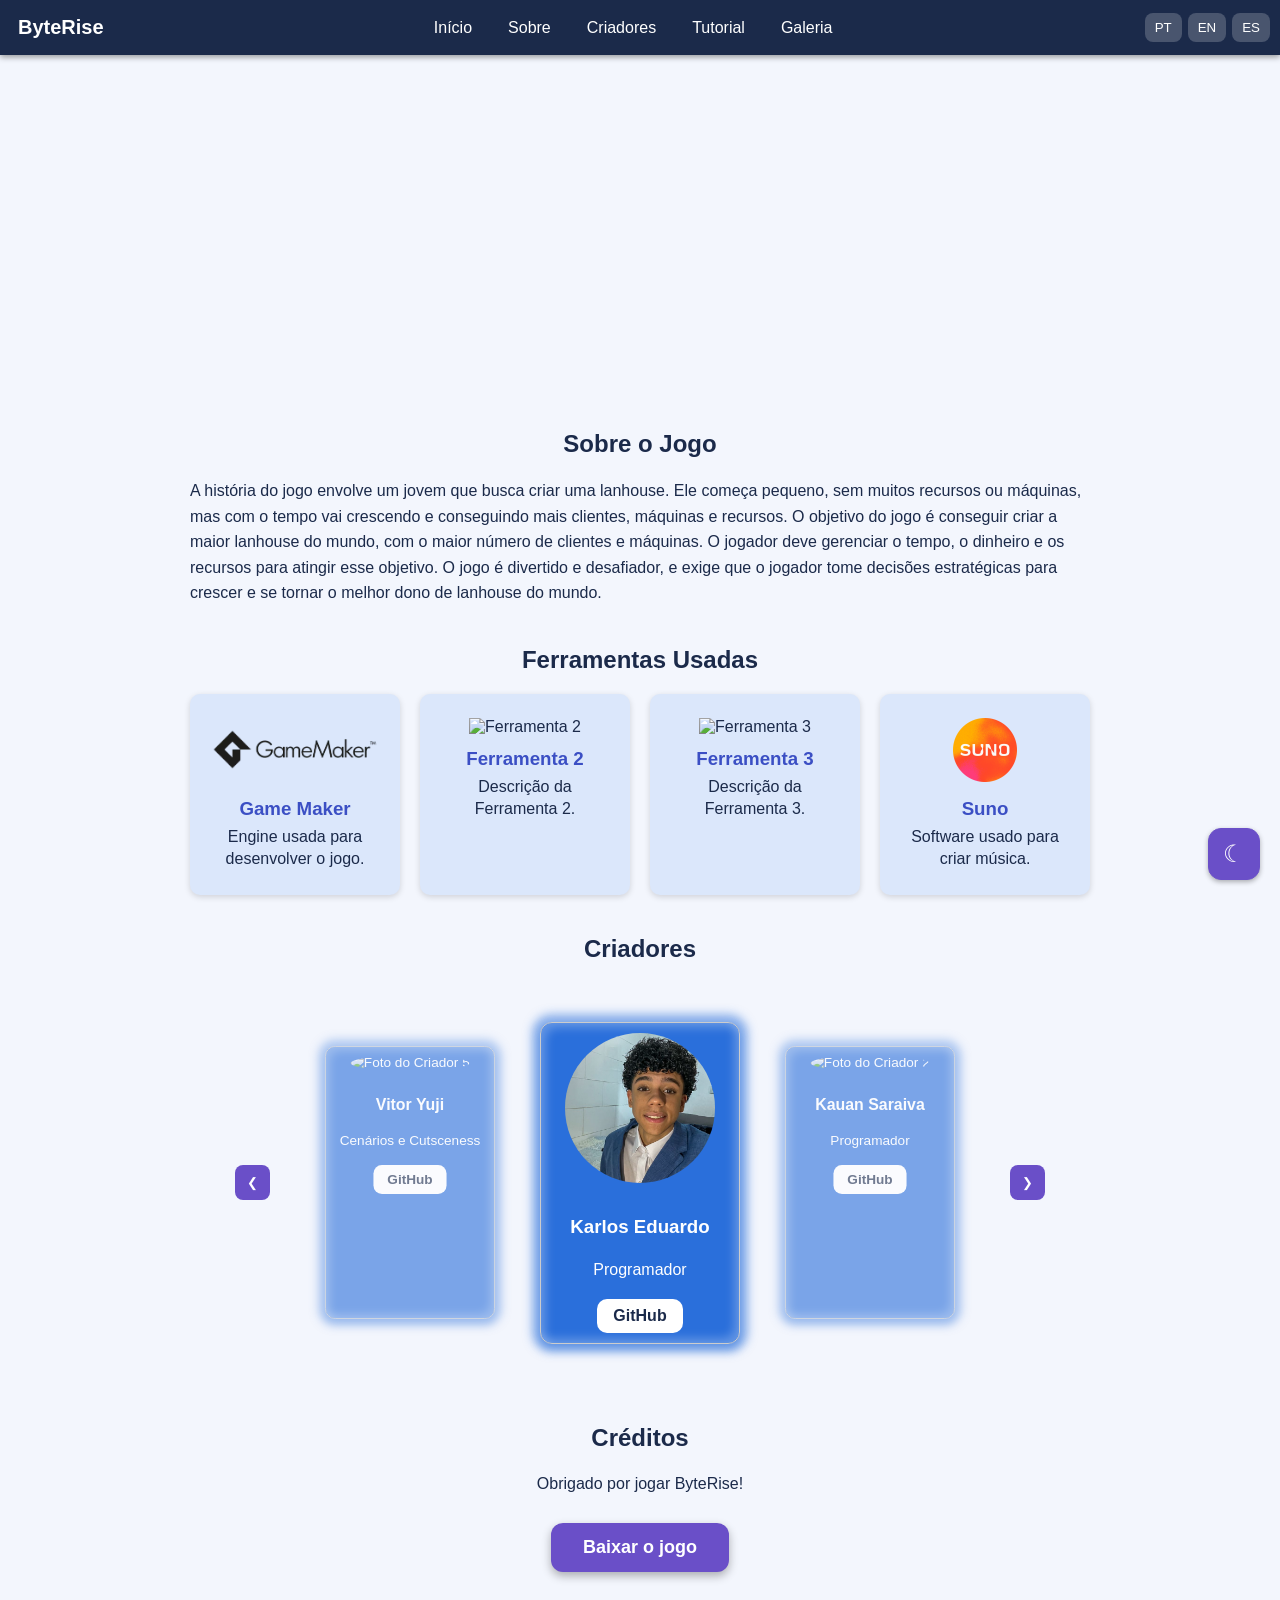
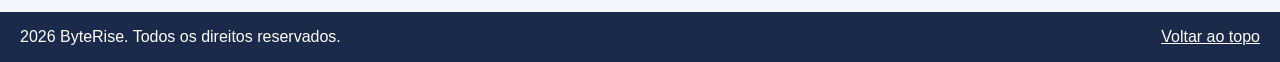
==== index.HTML @ f71397a7 "first commit" ====
<!doctype html>
<html lang="pt-BR">

<head>
    <meta charset="UTF-8">
    <meta name="viewport" content="width=device-width, initial-scale=1.0">
    <link rel="stylesheet" href="style.css">
    <link rel="icon" type="image/png" href="favicon.png">
    <title>ByteRise</title>
</head>

<body class="body">
    <nav>
        <div class="navbar">
            <a href="#" class="logo">ByteRise</a>
            <div class="nav-links">
                <a href="#" data-i18n="nav_inicio">Início</a>
                <a href="#sobre" data-i18n="nav_sobre" class="">Sobre</a>
                <a href="#criadores" data-i18n="nav_criadores" class="">Criadores</a>
                <a href="tutorial.html" data-i18n="nav_tutorial" class="">Tutorial</a>
                <a href="galeria.html" data-i18n="nav_galeria" class="">Galeria</a>
            </div>
            <div class="lang">
                <button data-lang="pt">PT</button>
                <button data-lang="en">EN</button>
                <button data-lang="es">ES</button>
            </div>
        </div>
    </nav>

    <!-- parte do video -->
    <main>
        <div class="container-video">
            <iframe class="video" src="https://www.youtube.com/embed/dQw4w9WgXcQ" allowfullscreen></iframe>
        </div>

        <!-- sobre o jogo -->
        <section id="sobre">
            <h2 data-i18n="titulo_sobre">Sobre o Jogo</h2>
            <p data-i18n="desc_sobre">
                A história do jogo envolve um jovem que busca criar um lanhouse. ele começa pequeno sem muitos recursos
                ou maquinas,
                mas com o tempo ele vai crescendo e conseguindo mais clientes, maquinas e recursos. O objetivo do jogo é
                conseguir
                criar a maior lanhouse do mundo, com o maior numero de clientes e maquinas.
                O jogador deve gerenciar o tempo, dinheiro e recursos para conseguir atingir esse objetivo.
                O jogo é divertido e desafiador, e exige que o jogador tome decisões estratégicas para conseguir crescer
                e se tornar o melhor dono de lanhouse do mundo.
            </p>
        </section>

        <!-- ferramentas usadas -->
        <section id="ferramentas">
            <h2 data-i18n="titulo_ferramentas">Ferramentas Usadas</h2>
            <div class="ferramentas-grid">

                <div class="ferramenta">
                    <img alt="Game Maker" src="img/game maker.webp">
                    <h3 data-i18n="nome_ferramenta1">Game Maker</h3>
                    <p data-i18n="desc_ferramenta1">Engine usada para desenvolver o jogo.</p>
                </div>

                <div class="ferramenta">
                    <img alt="Ferramenta 2" src="ferramenta2.png">
                    <h3 data-i18n="nome_ferramenta2">Ferramenta 2</h3>
                    <p data-i18n="desc_ferramenta2">Descrição da Ferramenta 2.</p>
                </div>

                <div class="ferramenta">
                    <img alt="Ferramenta 3" src="ferramenta3.png">
                    <h3 data-i18n="nome_ferramenta3">Ferramenta 3</h3>
                    <p data-i18n="desc_ferramenta3">Descrição da Ferramenta 3.</p>
                </div>

                <div class="ferramenta">
                    <img alt="Suno" src="img/suno.png">
                    <h3 data-i18n="nome_ferramenta4">Suno</h3>
                    <p data-i18n="desc_ferramenta4">Software usado para criar música.</p>
                </div>

            </div>

        </section>

        <!-- seçao dos criadores -->
        <section id="criadores">
            <h2 data-i18n="nav_criadores">Criadores</h2>
            <div class="carousel-wrapper">

                <button id="prev" aria-label="anterior">&#10094;</button>

                <!-- inicio do carousel -->
                <div class="carousel">
                    <div class="carousel-track">

                        <!-- card do criador 1 -->
                        <div class="card">
                            <img class="img-card" alt="Foto do Criador 1" src="img/karlos.png">
                            <h3>Karlos Eduardo</h3>
                            <p data-i18n="funcao_criador1">Programador</p>
                            <a class="btn-github" href="https://github.com/Karlos024" target="_blank">GitHub</a>
                        </div>

                        <!-- card do criador 2 -->
                        <div class="card">
                            <img class="img-card" alt="Foto do Criador 2"
                                src="https://interd.net.br/wp-content/uploads/2023/06/chico_buarque_de_1966_album_capa-850x560.jpg">
                            <h3>Kauan Saraiva</h3>
                            <p data-i18n="funcao_criador2">Programador</p>
                            <a class="btn-github" href="https://github.com/Kauan0315" target="_blank">GitHub</a>
                        </div>

                        <!-- card do criador 3 -->
                        <div class="card">
                            <img class="img-card" alt="Foto do Criador 3"
                                src="https://interd.net.br/wp-content/uploads/2023/06/chico_buarque_de_1966_album_capa-850x560.jpg">
                            <h3>Lucas Franco</h3>
                            <p data-i18n="funcao_criador3">Cenários e Sprites</p>
                            <a class="btn-github" href="https://github.com/LucasFranco2712" target="_blank">GitHub</a>
                        </div>

                        <!-- card do criador 4 -->
                        <div class="card">
                            <img class="img-card" alt="Foto do Criador 4"
                                src="https://interd.net.br/wp-content/uploads/2023/06/chico_buarque_de_1966_album_capa-850x560.jpg">
                            <h3>Rafael Cavalcanti</h3>
                            <p data-i18n="funcao_criador4">Programador Web e Músicas</p>
                            <a class="btn-github" href="https://github.com/rafinha008" target="_blank">GitHub</a>
                        </div>

                        <!-- card do criador 5 -->
                        <div class="card">
                            <img class="img-card" alt="Foto do Criador 5"
                                src="https://interd.net.br/wp-content/uploads/2023/06/chico_buarque_de_1966_album_capa-850x560.jpg">
                            <h3>Vitor Yuji</h3>
                            <p data-i18n="funcao_criador5">Cenários e Cutscenes</p>
                            <a class="btn-github" href="https://github.com" target="_blank">GitHub</a>
                        </div>
                    </div>
                </div>
                <button id="next" aria-label="próximo">&#10095;</button>
            </div>
        </section>

        <!-- creditos finais -->
        <section id="creditos">
            <h2 data-i18n="titulo_creditos">Créditos</h2>
            <p data-i18n="desc_creditos">Obrigado por jogar ByteRise!</p>
            <a class="btn-download" href="downloads/ByteRise.zip" download data-i18n="btn_download">Baixar o jogo</a>
        </section>

    </main>
    <footer>
        <p data-i18n="footer_direitos">2026 ByteRise. Todos os direitos reservados.</p>
        <p class="voltar-topo"><a href="#" data-i18n="footer_voltar_topo">Voltar ao topo</a></p>
    </footer>

    <!-- troca de tema -->
    <button id="troca-tema" aria-label="Trocar tema">&#9790;</button>
    <script src="script.js"></script>
</body>

</html>
---- style.css ----
/* cores do site (trocando aqui muda o site inteiro) */
:root {
    --cor-fundo: #f3f6fd;
    --cor-texto: #1b2a4a;
    --cor-nav: #1b2a4a;
    --cor-nav-hover: #dbe7fb;
    --cor-nav-hover-texto: #1b2a4a;
    --cor-card: #2a6fdb;
    --cor-destaque: #6a4fc8;
    --cor-ferramenta-fundo: #dbe7fb;
    --cor-ferramenta-nome: #3b4fc4;
    /* roxo da logo 2, para o verde da logo 3 use #0f7d5c */
    --cor-brilho: rgba(42, 111, 219, 0.5);
    --cor-brilho-interno: rgba(255, 255, 255, 0.25);
}

/* tema escuro (so troca o valor das variaveis) */
body.dark-theme {
    --cor-fundo: #0b0f1e;
    --cor-texto: #f2f4fa;
    --cor-nav: #151b30;
    --cor-nav-hover: #2a3558;
    --cor-nav-hover-texto: #ffffff;
    --cor-card: #1f4fbf;
    --cor-destaque: #2f6fed;
    --cor-ferramenta-fundo: #1b2340;
    --cor-ferramenta-nome: #8fb0ff;
    --cor-brilho: rgba(47, 111, 237, 0.55);
    --cor-brilho-interno: rgba(255, 255, 255, 0.12);
}

html {
    scroll-behavior: smooth;
    /* os titulos nao ficam escondidos atras da navbar fixa */
    scroll-padding-top: 70px;
}

.body {
    margin: 0;
    font-family: Arial, Helvetica, sans-serif;
}

body {
    background-color: var(--cor-fundo);
    color: var(--cor-texto);
    transition: background-color 0.3s, color 0.3s;
}

img,
iframe {
    max-width: 100%;
}

/* secoes */
section {
    max-width: 900px;
    margin: 40px auto;
    padding: 0 20px;
}

section h2 {
    text-align: center;
}

section p {
    line-height: 1.6;
}


/* navbar */
/* o sticky fica no nav e nao na .navbar, senao ela nao tem espaço pra grudar no topo */
nav {
    position: sticky;
    top: 0;
    z-index: 900;
}

.navbar {
    background-color: var(--cor-nav);
    box-shadow: 0px 2px 6px rgba(0, 0, 0, 0.4);
    display: flex;
    align-items: center;
    justify-content: space-between;
    flex-wrap: wrap;
    transition: background-color 0.3s;
}

.navbar a {
    display: block;
    color: white;
    text-align: center;
    padding: 16px 18px;
    text-decoration: none;
}

.navbar a:hover {
    background-color: var(--cor-nav-hover);
    color: var(--cor-nav-hover-texto);
}

.navbar .logo {
    font-weight: 700;
    font-size: 20px;
}

.nav-links {
    display: flex;
    flex-wrap: wrap;
}

/* botoes de idioma */
.lang {
    display: flex;
    justify-content: center;
    margin-right: 10px;
    gap: 6px;
}

.lang button {
    padding: 7px 10px;
    border-radius: 8px;
    background-color: rgba(255, 255, 255, 0.2);
    color: white;
    border: none;
    cursor: pointer;
}

.lang button:hover {
    background-color: rgba(255, 255, 255, 0.4);
}


/* parte do video */
.container-video {
    display: flex;
    justify-content: center;
    margin-top: 20px;
    padding: 0 12px;
}

.video {
    width: 560px;
    max-width: 100%;
    height: auto;
    /* mantem o formato 16:9 quando a largura diminui */
    aspect-ratio: 16 / 9;
    border: none;
}


/* carosel para criadores */
/* as setas ficam dos lados do carrossel */
.carousel-wrapper {
    display: flex;
    align-items: center;
    justify-content: center;
    gap: 10px;
}

.carousel-wrapper button {
    padding: 10px 12px;
    border-radius: 8px;
    background-color: var(--cor-destaque);
    color: white;
    border: none;
    cursor: pointer;
    flex-shrink: 0;
}

.carousel-wrapper button:hover {
    filter: brightness(1.3);
}

.carousel {
    flex: 0 1 700px;
    min-width: 0;
    overflow: hidden;
    padding: 30px 10px;
    /* o dedo rola a pagina na vertical e o JS cuida de arrastar na horizontal */
    touch-action: pan-y;
}

/* todos os cards ficam empilhados na mesma celula,
   o JS so troca a classe e o css posiciona cada um */
.carousel-track {
    display: grid;
    justify-items: center;
}

/* card dos criadores */
.card {
    grid-area: 1 / 1;
    /* encolhe se a tela for muito estreita */
    width: min(200px, calc(100% - 20px));
    padding: 10px;
    margin: 10px;
    border: 1px solid #ccc;
    border-radius: 12px;
    background-color: var(--cor-card);
    color: white;
    box-shadow: 0px 4px 10px var(--cor-brilho), 0px 0px 10px 8px var(--cor-brilho),
        5px 5px 10px var(--cor-brilho-interno) inset, -5px -5px 10px var(--cor-brilho-interno) inset;
    text-align: center;
    box-sizing: border-box;
    transition: transform 0.4s ease, opacity 0.4s ease;
}

/* posicoes dos cards (o JS troca essas classes) */
.card.centro {
    transform: translateX(0) scale(1);
    opacity: 1;
    z-index: 2;
}

.card.esquerda {
    transform: translateX(-230px) scale(0.85);
    opacity: 0.6;
    z-index: 1;
}

.card.direita {
    transform: translateX(230px) scale(0.85);
    opacity: 0.6;
    z-index: 1;
}

/* os outros cards ficam invisiveis esperando a vez */
.card.oculto {
    transform: scale(0.7);
    opacity: 0;
    pointer-events: none;
    z-index: 0;
}

/* imagem do card */
.img-card {
    width: 150px;
    max-width: 100%;
    aspect-ratio: 1 / 1;
    border-radius: 50%;
    object-fit: cover;
    margin-bottom: 10px;
}

/* botao pro github */
.btn-github {
    display: inline-block;
    padding: 8px 16px;
    background-color: #ffffff;
    color: #1b2a4a;
    font-weight: 600;
    text-decoration: none;
    border-radius: 10px;
    transition: background-color 0.3s ease;
}

.btn-github:hover {
    background-color: #dbe7fb;
}

/* ferramentas usadas */
/* auto-fit: os cards se ajustam sozinhos, 4 por linha no pc e menos em telas menores */
.ferramentas-grid {
    display: grid;
    grid-template-columns: repeat(auto-fit, minmax(190px, 1fr));
    gap: 20px;
}

.ferramenta {
    background-color: var(--cor-ferramenta-fundo);
    border-radius: 10px;
    padding: 24px 16px;
    text-align: center;
    box-shadow: 0px 2px 6px rgba(0, 0, 0, 0.15);
    /* a transicao deixa a subida e a sombra suaves em vez de instantaneas */
    transition: transform 0.3s ease, box-shadow 0.3s ease;
}

/* ao passar o mouse o card sobe 8px e a sombra aumenta */
.ferramenta:hover {
    transform: translateY(-8px);
    box-shadow: 0px 10px 20px rgba(0, 0, 0, 0.25);
}

.ferramenta img {
    height: 64px;
    max-width: 100%;
    object-fit: contain;
}

.ferramenta h3 {
    margin: 12px 0 6px;
    color: var(--cor-ferramenta-nome);
}

.ferramenta p {
    margin: 0;
    line-height: 1.4;
}

/* botao para trocar de tema */
#troca-tema {
    position: fixed;
    bottom: 20px;
    right: 20px;
    width: 52px;
    height: 52px;
    padding: 0;
    display: flex;
    align-items: center;
    justify-content: center;
    line-height: 1;
    background-color: var(--cor-destaque);
    color: white;
    border: 1px solid var(--cor-destaque);
    border-radius: 25%;
    font-size: 24px;
    box-shadow: 0px 2px 5px rgba(0, 0, 0, 0.3);
    cursor: pointer;
    z-index: 1000;
}


/* rodape */
footer {
    display: flex;
    justify-content: space-between;
    align-items: center;
    flex-wrap: wrap;
    gap: 8px;
    padding: 16px 20px;
    background-color: var(--cor-nav);
    color: white;
}

footer p {
    margin: 0;
}

footer a {
    color: white;
}


/* galeria */
.titulo-pagina {
    text-align: center;
    margin: 40px 0 0;
}

/* auto-fill: a quantidade de colunas se ajusta sozinha ao tamanho da tela */
.galeria-grid {
    display: grid;
    grid-template-columns: repeat(auto-fill, minmax(220px, 1fr));
    gap: 16px;
}

.galeria-item {
    aspect-ratio: 4 / 3;
    display: flex;
    align-items: center;
    justify-content: center;
    background-color: var(--cor-ferramenta-fundo);
    border-radius: 10px;
    overflow: hidden;
    box-shadow: 0px 2px 6px rgba(0, 0, 0, 0.15);
    transition: transform 0.3s ease, box-shadow 0.3s ease;
}

.galeria-item:hover {
    transform: translateY(-6px);
    box-shadow: 0px 10px 20px rgba(0, 0, 0, 0.25);
}

/* espaço reservado (tira a classe "vazio" quando colocar a imagem) */
.galeria-item.vazio {
    border: 2px dashed var(--cor-ferramenta-nome);
    color: var(--cor-ferramenta-nome);
    font-weight: 600;
}

.galeria-item img {
    width: 100%;
    height: 100%;
    object-fit: contain;
}

/* sprites sao pixel art, entao nao pode borrar quando aumenta */
#sprites .galeria-item img {
    image-rendering: pixelated;
}

/* marca a pagina em que voce esta na navbar */
.navbar a.ativo {
    background-color: rgba(255, 255, 255, 0.15);
}


/* creditos e botao de download */
#creditos {
    text-align: center;
}

.btn-download {
    display: inline-block;
    margin-top: 10px;
    padding: 14px 32px;
    background-color: var(--cor-destaque);
    color: white;
    font-size: 18px;
    font-weight: 700;
    text-decoration: none;
    border-radius: 12px;
    box-shadow: 0px 4px 10px rgba(0, 0, 0, 0.3);
    /* a transicao deixa a subida do botao suave */
    transition: transform 0.3s ease, filter 0.3s ease;
}

.btn-download:hover {
    transform: translateY(-4px);
    filter: brightness(1.2);
}


/* responsivo (tem que ficar no final do arquivo) */

/* tablet e janela pequena: nao cabem 3 cards, so o do centro aparece */
@media (max-width: 880px) {

    .card.esquerda,
    .card.direita {
        opacity: 0;
        pointer-events: none;
    }
}

/* celular grande: a navbar quebra em duas linhas
   (logo e idiomas em cima, links embaixo) */
@media (max-width: 720px) {
    html {
        scroll-padding-top: 110px;
    }

    .navbar .logo {
        order: 1;
        font-size: 18px;
    }

    .lang {
        order: 2;
    }

    .nav-links {
        order: 3;
        width: 100%;
        justify-content: center;
    }

    .navbar a {
        padding: 12px 12px;
    }
}

/* celular pequeno */
@media (max-width: 480px) {
    section {
        margin: 28px auto;
        padding: 0 14px;
    }

    section h2 {
        font-size: 1.4rem;
    }

    .navbar a {
        padding: 10px 8px;
        font-size: 14px;
    }

    .carousel-wrapper {
        gap: 4px;
    }

    .carousel-wrapper button {
        padding: 8px 9px;
    }

    #troca-tema {
        bottom: 12px;
        right: 12px;
        width: 44px;
        height: 44px;
        font-size: 20px;
    }

    footer {
        flex-direction: column;
        text-align: center;
    }
}
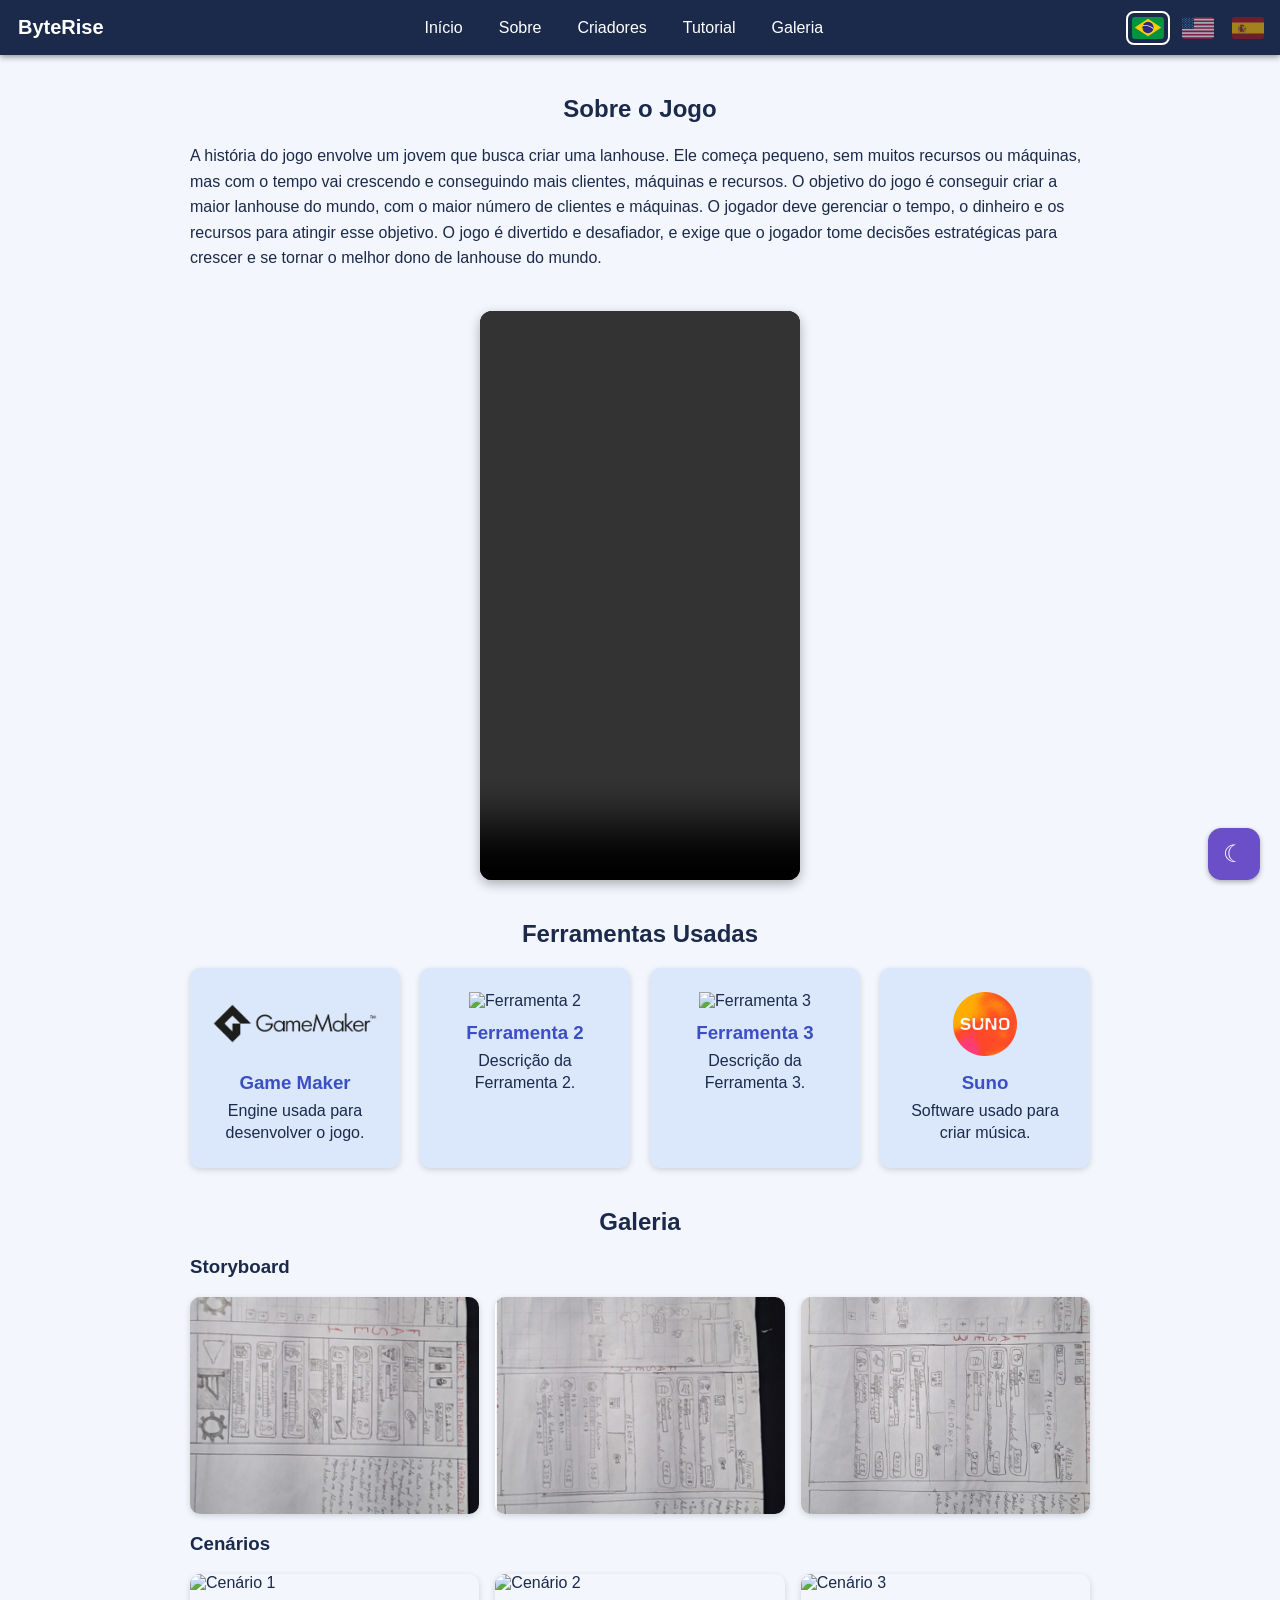
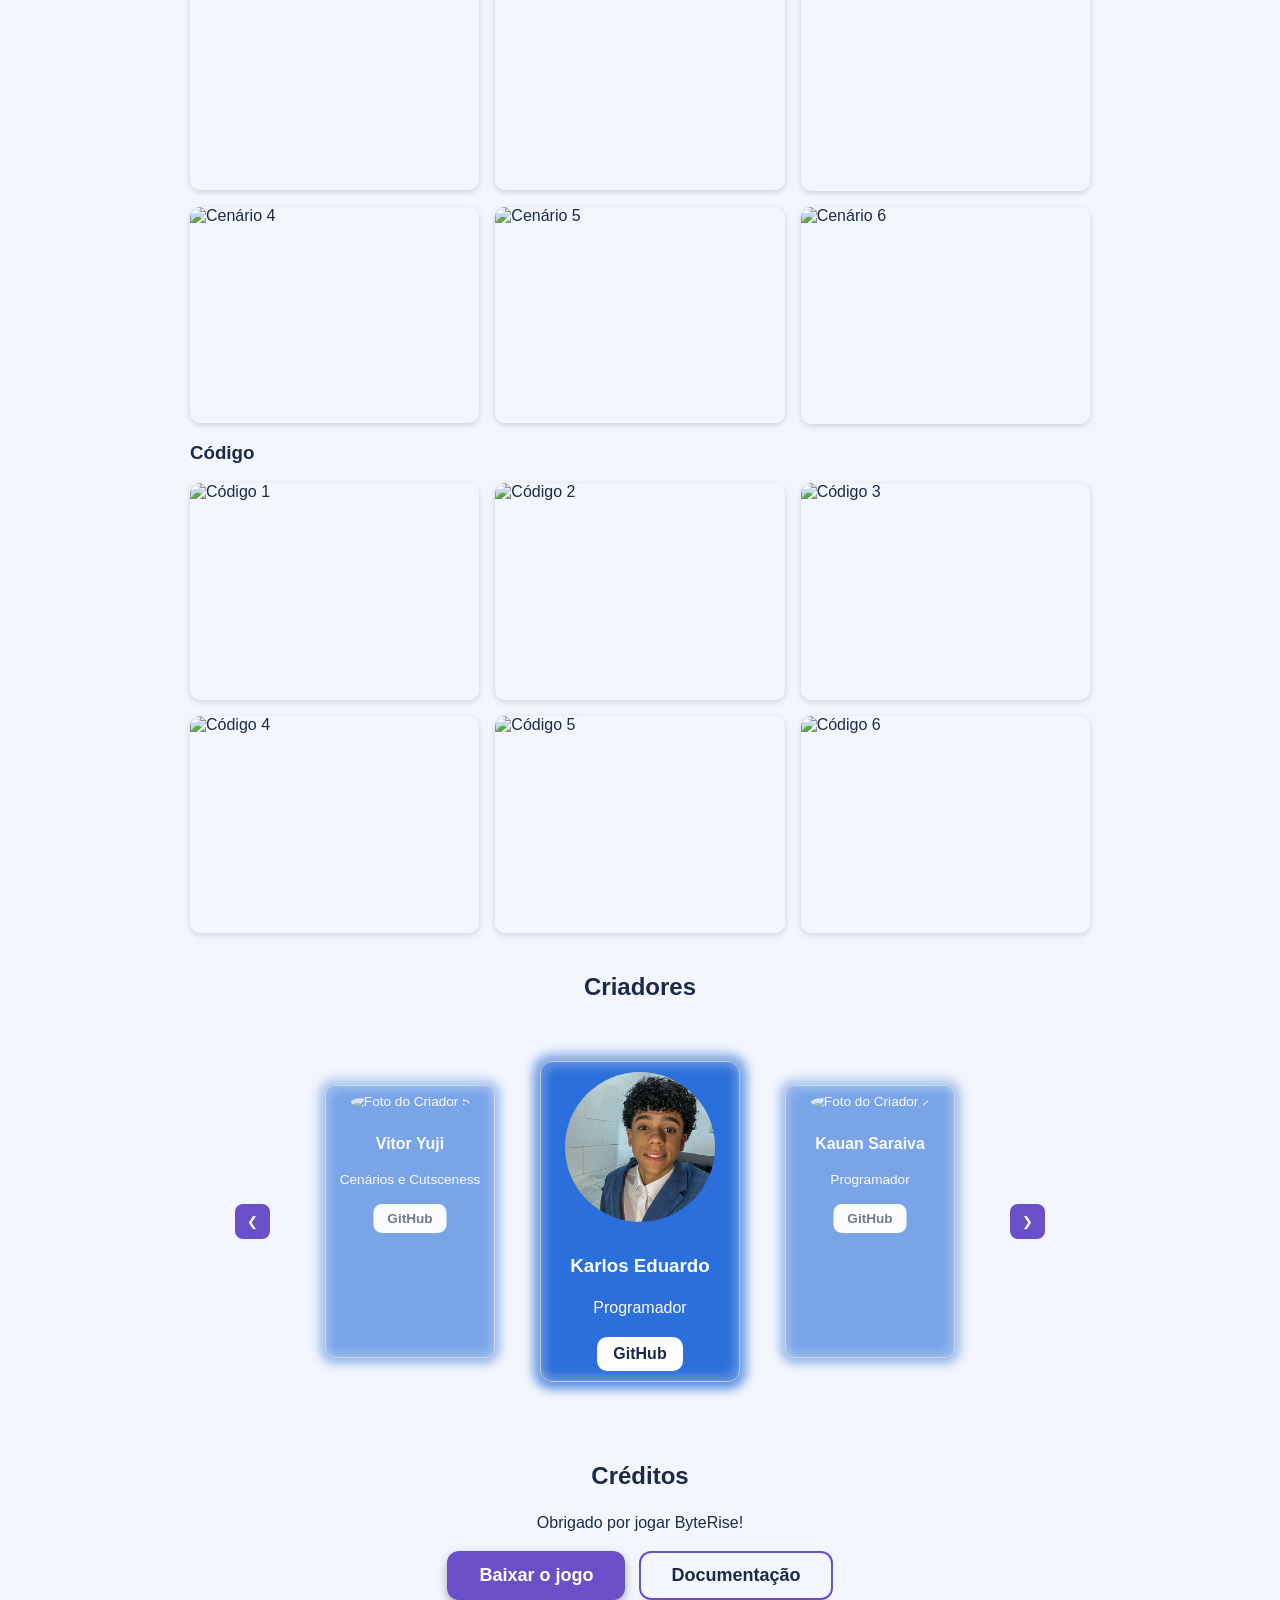
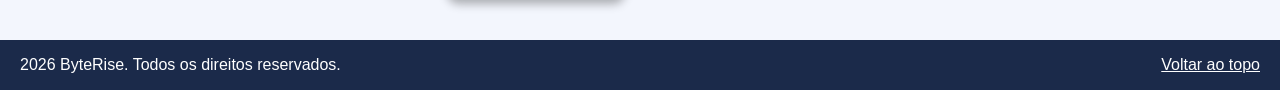
==== commit 356aede5: "atualizar o site" ====
--- a/index.HTML
+++ b/index.HTML
@@ -17,37 +17,51 @@
                 <a href="#" data-i18n="nav_inicio">Início</a>
                 <a href="#sobre" data-i18n="nav_sobre" class="">Sobre</a>
                 <a href="#criadores" data-i18n="nav_criadores" class="">Criadores</a>
-                <a href="tutorial.html" data-i18n="nav_tutorial" class="">Tutorial</a>
-                <a href="galeria.html" data-i18n="nav_galeria" class="">Galeria</a>
-            </div>
+                <a href="#tutorial" data-i18n="nav_tutorial">Tutorial</a>
+                <a href="#galeria" data-i18n="nav_galeria">Galeria</a>
+                <div class="nav-links" id="menu-links"></div>
+            </div>
+
             <div class="lang">
-                <button data-lang="pt">PT</button>
-                <button data-lang="en">EN</button>
-                <button data-lang="es">ES</button>
-            </div>
+                <button data-lang="pt" aria-label="Português" title="Português">
+                    <img src="img/br.svg" alt="Bandeira do Brasil">
+                </button>
+                <button data-lang="en" aria-label="English" title="English">
+                    <img src="img/us.svg" alt="Flag of the United States">
+                </button>
+                <button data-lang="es" aria-label="Español" title="Español">
+                    <img src="img/es.svg" alt="Bandera de España">
+                </button>
+            </div>
+
+            <button class="menu-btn" id="menu-btn" aria-label="Abrir menu" aria-expanded="false"
+                aria-controls="menu-links">&#9776;</button>
+
         </div>
     </nav>
+
+    <!-- sobre o jogo -->
+    <section id="sobre">
+        <h2 data-i18n="titulo_sobre">Sobre o Jogo</h2>
+        <p data-i18n="desc_sobre">
+            A história do jogo envolve um jovem que busca criar um lanhouse. ele começa pequeno sem muitos recursos
+            ou maquinas,
+            mas com o tempo ele vai crescendo e conseguindo mais clientes, maquinas e recursos. O objetivo do jogo é
+            conseguir
+            criar a maior lanhouse do mundo, com o maior numero de clientes e maquinas.
+            O jogador deve gerenciar o tempo, dinheiro e recursos para conseguir atingir esse objetivo.
+            O jogo é divertido e desafiador, e exige que o jogador tome decisões estratégicas para conseguir crescer
+            e se tornar o melhor dono de lanhouse do mundo.
+        </p>
+    </section>
 
     <!-- parte do video -->
     <main>
         <div class="container-video">
-            <iframe class="video" src="https://www.youtube.com/embed/dQw4w9WgXcQ" allowfullscreen></iframe>
+            <video class="video" controls playsinline preload="metadata" src="video/gameplay.mp4"></video>
         </div>
 
-        <!-- sobre o jogo -->
-        <section id="sobre">
-            <h2 data-i18n="titulo_sobre">Sobre o Jogo</h2>
-            <p data-i18n="desc_sobre">
-                A história do jogo envolve um jovem que busca criar um lanhouse. ele começa pequeno sem muitos recursos
-                ou maquinas,
-                mas com o tempo ele vai crescendo e conseguindo mais clientes, maquinas e recursos. O objetivo do jogo é
-                conseguir
-                criar a maior lanhouse do mundo, com o maior numero de clientes e maquinas.
-                O jogador deve gerenciar o tempo, dinheiro e recursos para conseguir atingir esse objetivo.
-                O jogo é divertido e desafiador, e exige que o jogador tome decisões estratégicas para conseguir crescer
-                e se tornar o melhor dono de lanhouse do mundo.
-            </p>
-        </section>
+
 
         <!-- ferramentas usadas -->
         <section id="ferramentas">
@@ -55,7 +69,7 @@
             <div class="ferramentas-grid">
 
                 <div class="ferramenta">
-                    <img alt="Game Maker" src="img/game maker.webp">
+                    <img alt="Game Maker" src="img/game_maker.webp">
                     <h3 data-i18n="nome_ferramenta1">Game Maker</h3>
                     <p data-i18n="desc_ferramenta1">Engine usada para desenvolver o jogo.</p>
                 </div>
@@ -80,6 +94,44 @@
 
             </div>
 
+        </section>
+
+        <!-- galeria -->
+        <section id="galeria">
+            <h2 data-i18n="titulo_galeria">Galeria</h2>
+
+            <!-- storyboard -->
+            <h3 class="galeria-titulo" id="storyboard" data-i18n="galeria_storyboard">Storyboard</h3>
+            <div class="galeria-grid">
+                <img class="zoom" src="img/storyboard_1.png" alt="Storyboard 1" data-titulo="sb1_titulo"
+                    data-descricao="sb1_desc">
+                <img class="zoom" src="img/storyboard_2.png" alt="Storyboard 2" data-titulo="sb2_titulo"
+                    data-descricao="sb2_desc">
+                <img class="zoom" src="img/storyboard_3.png" alt="Storyboard 3" data-titulo="sb3_titulo"
+                    data-descricao="sb3_desc">
+            </div>
+
+            <!-- cenarios -->
+            <h3 class="galeria-titulo" id="cenarios" data-i18n="galeria_cenarios">Cenários</h3>
+            <div class="galeria-grid">
+                <img class="zoom" src="img/cenarios/1.png" alt="Cenário 1">
+                <img class="zoom" src="img/cenarios/2.png" alt="Cenário 2">
+                <img class="zoom" src="img/cenarios/3.png" alt="Cenário 3">
+                <img class="zoom" src="img/cenarios/4.png" alt="Cenário 4">
+                <img class="zoom" src="img/cenarios/5.png" alt="Cenário 5">
+                <img class="zoom" src="img/cenarios/6.png" alt="Cenário 6">
+            </div>
+
+            <!-- codigo -->
+            <h3 class="galeria-titulo" id="codigo" data-i18n="galeria_codigo">Código</h3>
+            <div class="galeria-grid galeria-codigo">
+                <img class="zoom" src="img/codigo/1.png" alt="Código 1">
+                <img class="zoom" src="img/codigo/2.png" alt="Código 2">
+                <img class="zoom" src="img/codigo/3.png" alt="Código 3">
+                <img class="zoom" src="img/codigo/4.png" alt="Código 4">
+                <img class="zoom" src="img/codigo/5.png" alt="Código 5">
+                <img class="zoom" src="img/codigo/6.png" alt="Código 6">
+            </div>
         </section>
 
         <!-- seçao dos criadores -->
@@ -146,7 +198,12 @@
         <section id="creditos">
             <h2 data-i18n="titulo_creditos">Créditos</h2>
             <p data-i18n="desc_creditos">Obrigado por jogar ByteRise!</p>
-            <a class="btn-download" href="downloads/ByteRise.zip" download data-i18n="btn_download">Baixar o jogo</a>
+            <div class="botoes-creditos">
+                <a class="btn-download" href="downloads/ByteRise.zip" download data-i18n="btn_download">Baixar o
+                    jogo</a>
+                <a class="btn-doc" href="docs/Informações_sobre_o_ByteRise.pdf" target="_blank" rel="noopener"
+                    data-i18n="nav_documentacao">Documentação</a>
+            </div>
         </section>
 
     </main>
@@ -157,7 +214,21 @@
 
     <!-- troca de tema -->
     <button id="troca-tema" aria-label="Trocar tema">&#9790;</button>
+
+    <!-- imagem ampliada -->
+    <div id="lightbox" class="lightbox">
+        <button class="lightbox-fechar" aria-label="Fechar">&times;</button>
+        <div class="lightbox-conteudo">
+            <img id="lightbox-img" src="" alt="">
+            <div class="lightbox-info">
+                <h3 id="lightbox-titulo"></h3>
+                <p id="lightbox-texto"></p>
+            </div>
+        </div>
+    </div>
+
     <script src="script.js"></script>
+
 </body>
 
 </html>
--- a/style.css
+++ b/style.css
@@ -117,16 +117,37 @@
 }
 
 .lang button {
-    padding: 7px 10px;
+    padding: 4px;
+    background: none;
+    border: 2px solid transparent;
     border-radius: 8px;
-    background-color: rgba(255, 255, 255, 0.2);
-    color: white;
-    border: none;
     cursor: pointer;
+    opacity: 0.6;
+    transition: opacity 0.2s, transform 0.2s;
 }
 
 .lang button:hover {
-    background-color: rgba(255, 255, 255, 0.4);
+    opacity: 1;
+    transform: scale(1.1);
+}
+
+/* idioma atual: bandeira com brilho total e borda branca */
+.lang button.ativo {
+    opacity: 1;
+    border-color: white;
+}
+
+.lang button img {
+    display: block;
+    width: 32px;
+    height: 22px;
+    object-fit: cover;
+    border-radius: 3px;
+}
+
+/* botao do menu tres linhas (escondido no computador) */
+.menu-btn {
+    display: none;
 }
 
 
@@ -139,12 +160,16 @@
 }
 
 .video {
-    width: 560px;
+    width: 320px;
     max-width: 100%;
     height: auto;
-    /* mantem o formato 16:9 quando a largura diminui */
-    aspect-ratio: 16 / 9;
+    /* formato vertical 9:16, igual a um video gravado de celular */
+    aspect-ratio: 9 / 16;
     border: none;
+    border-radius: 12px;
+    box-shadow: 0px 4px 12px rgba(0, 0, 0, 0.3);
+    background-color: #000;
+    object-fit: contain;
 }
 
 
@@ -348,46 +373,124 @@
     margin: 40px 0 0;
 }
 
-/* auto-fill: a quantidade de colunas se ajusta sozinha ao tamanho da tela */
+/* galeria: 3 imagens por linha */
 .galeria-grid {
     display: grid;
-    grid-template-columns: repeat(auto-fill, minmax(220px, 1fr));
+    grid-template-columns: repeat(3, 1fr);
     gap: 16px;
 }
 
-.galeria-item {
+.galeria-grid img {
+    width: 100%;
     aspect-ratio: 4 / 3;
-    display: flex;
+    object-fit: cover;
+    border-radius: 10px;
+    box-shadow: 0px 2px 6px rgba(0, 0, 0, 0.15);
+    transition: transform 0.3s ease, box-shadow 0.3s ease;
+}
+
+.galeria-grid img:hover {
+    transform: translateY(-6px);
+    box-shadow: 0px 10px 20px rgba(0, 0, 0, 0.25);
+}
+
+/* cursor de lupa nas imagens que ampliam */
+.zoom {
+    cursor: zoom-in;
+}
+
+/* imagem ampliada com quadrado de descricao ao lado */
+.lightbox {
+    position: fixed;
+    inset: 0;
+    background: rgba(0, 0, 0, 0.85);
+    display: none;
     align-items: center;
     justify-content: center;
-    background-color: var(--cor-ferramenta-fundo);
-    border-radius: 10px;
-    overflow: hidden;
-    box-shadow: 0px 2px 6px rgba(0, 0, 0, 0.15);
-    transition: transform 0.3s ease, box-shadow 0.3s ease;
-}
-
-.galeria-item:hover {
-    transform: translateY(-6px);
-    box-shadow: 0px 10px 20px rgba(0, 0, 0, 0.25);
-}
-
-/* espaço reservado (tira a classe "vazio" quando colocar a imagem) */
-.galeria-item.vazio {
-    border: 2px dashed var(--cor-ferramenta-nome);
-    color: var(--cor-ferramenta-nome);
-    font-weight: 600;
-}
-
-.galeria-item img {
+    padding: 20px;
+    z-index: 2000;
+}
+
+.lightbox.aberto {
+    display: flex;
+}
+
+.lightbox-conteudo {
+    display: flex;
+    align-items: center;
+    gap: 30px;
     width: 100%;
-    height: 100%;
+    max-width: 1200px;
+    max-height: 100%;
+}
+
+.lightbox-conteudo img {
+    flex: 1 1 auto;
+    min-width: 0;
+    max-width: 100%;
+    max-height: calc(100vh - 40px);
     object-fit: contain;
-}
-
-/* sprites sao pixel art, entao nao pode borrar quando aumenta */
-#sprites .galeria-item img {
-    image-rendering: pixelated;
+    border-radius: 8px;
+}
+
+.lightbox-info {
+    flex: 0 0 300px;
+    max-height: calc(100vh - 40px);
+    overflow-y: auto;
+    padding: 24px;
+    background-color: var(--cor-nav);
+    border: 3px solid var(--cor-destaque);
+    border-radius: 12px;
+    color: white;
+}
+
+.lightbox-info h3 {
+    margin: 0 0 12px;
+    font-size: 22px;
+}
+
+.lightbox-info p {
+    margin: 0;
+    font-size: 16px;
+    line-height: 1.6;
+    color: #dbe7fb;
+}
+
+.lightbox-fechar {
+    position: absolute;
+    top: 10px;
+    right: 20px;
+    background: none;
+    border: none;
+    color: white;
+    font-size: 44px;
+    line-height: 1;
+    cursor: pointer;
+}
+
+/* celular: a descricao desce pra baixo da imagem */
+@media (max-width: 800px) {
+    .lightbox {
+        align-items: flex-start;
+        overflow-y: auto;
+        padding: 60px 15px 20px;
+    }
+
+    .lightbox-conteudo {
+        flex-direction: column;
+        gap: 15px;
+    }
+
+    .lightbox-conteudo img {
+        max-height: 60vh;
+    }
+
+    .lightbox-info {
+        flex: 0 0 auto;
+        width: 100%;
+        max-height: none;
+        box-sizing: border-box;
+    }
 }
 
 /* marca a pagina em que voce esta na navbar */
@@ -421,6 +524,40 @@
     filter: brightness(1.2);
 }
 
+/* os dois botoes dos creditos lado a lado (empilham no celular) */
+.botoes-creditos {
+    display: flex;
+    justify-content: center;
+    flex-wrap: wrap;
+    gap: 14px;
+    margin-top: 10px;
+}
+
+.botoes-creditos .btn-download {
+    margin-top: 0;
+}
+
+
+/* botao de documentacao: so a borda, pra nao competir com o de download */
+.btn-doc {
+    display: inline-block;
+    padding: 12px 30px;
+    background-color: transparent;
+    color: var(--cor-texto);
+    border: 2px solid var(--cor-destaque);
+    font-size: 18px;
+    font-weight: 700;
+    text-decoration: none;
+    border-radius: 12px;
+    transition: transform 0.3s ease, background-color 0.3s ease, color 0.3s ease;
+}
+
+.btn-doc:hover {
+    transform: translateY(-4px);
+    background-color: var(--cor-destaque);
+    color: white;
+}
+
 
 /* responsivo (tem que ficar no final do arquivo) */
 
@@ -434,30 +571,50 @@
     }
 }
 
-/* celular grande: a navbar quebra em duas linhas
-   (logo e idiomas em cima, links embaixo) */
+/* celular grande: o menu vira tres linhas e os links ficam escondidos ate clicar no botao
+   (logo, idiomas e botao em cima, links embaixo quando abre) */
 @media (max-width: 720px) {
-    html {
-        scroll-padding-top: 110px;
-    }
-
     .navbar .logo {
         order: 1;
         font-size: 18px;
     }
 
+    /* margin-left: auto empurra idiomas e botao pro canto direito */
     .lang {
         order: 2;
-    }
-
+        margin-left: auto;
+    }
+
+    .menu-btn {
+        display: block;
+        order: 3;
+        background: none;
+        border: none;
+        color: white;
+        font-size: 28px;
+        line-height: 1;
+        padding: 8px 14px;
+        cursor: pointer;
+    }
+
+    /* links escondidos ate clicar no botao */
     .nav-links {
-        order: 3;
+        order: 4;
         width: 100%;
-        justify-content: center;
+        flex-direction: column;
+        display: none;
+    }
+
+    .nav-links.aberto {
+        display: flex;
     }
 
     .navbar a {
         padding: 12px 12px;
+    }
+
+    .nav-links a {
+        border-top: 1px solid rgba(255, 255, 255, 0.1);
     }
 }
 
